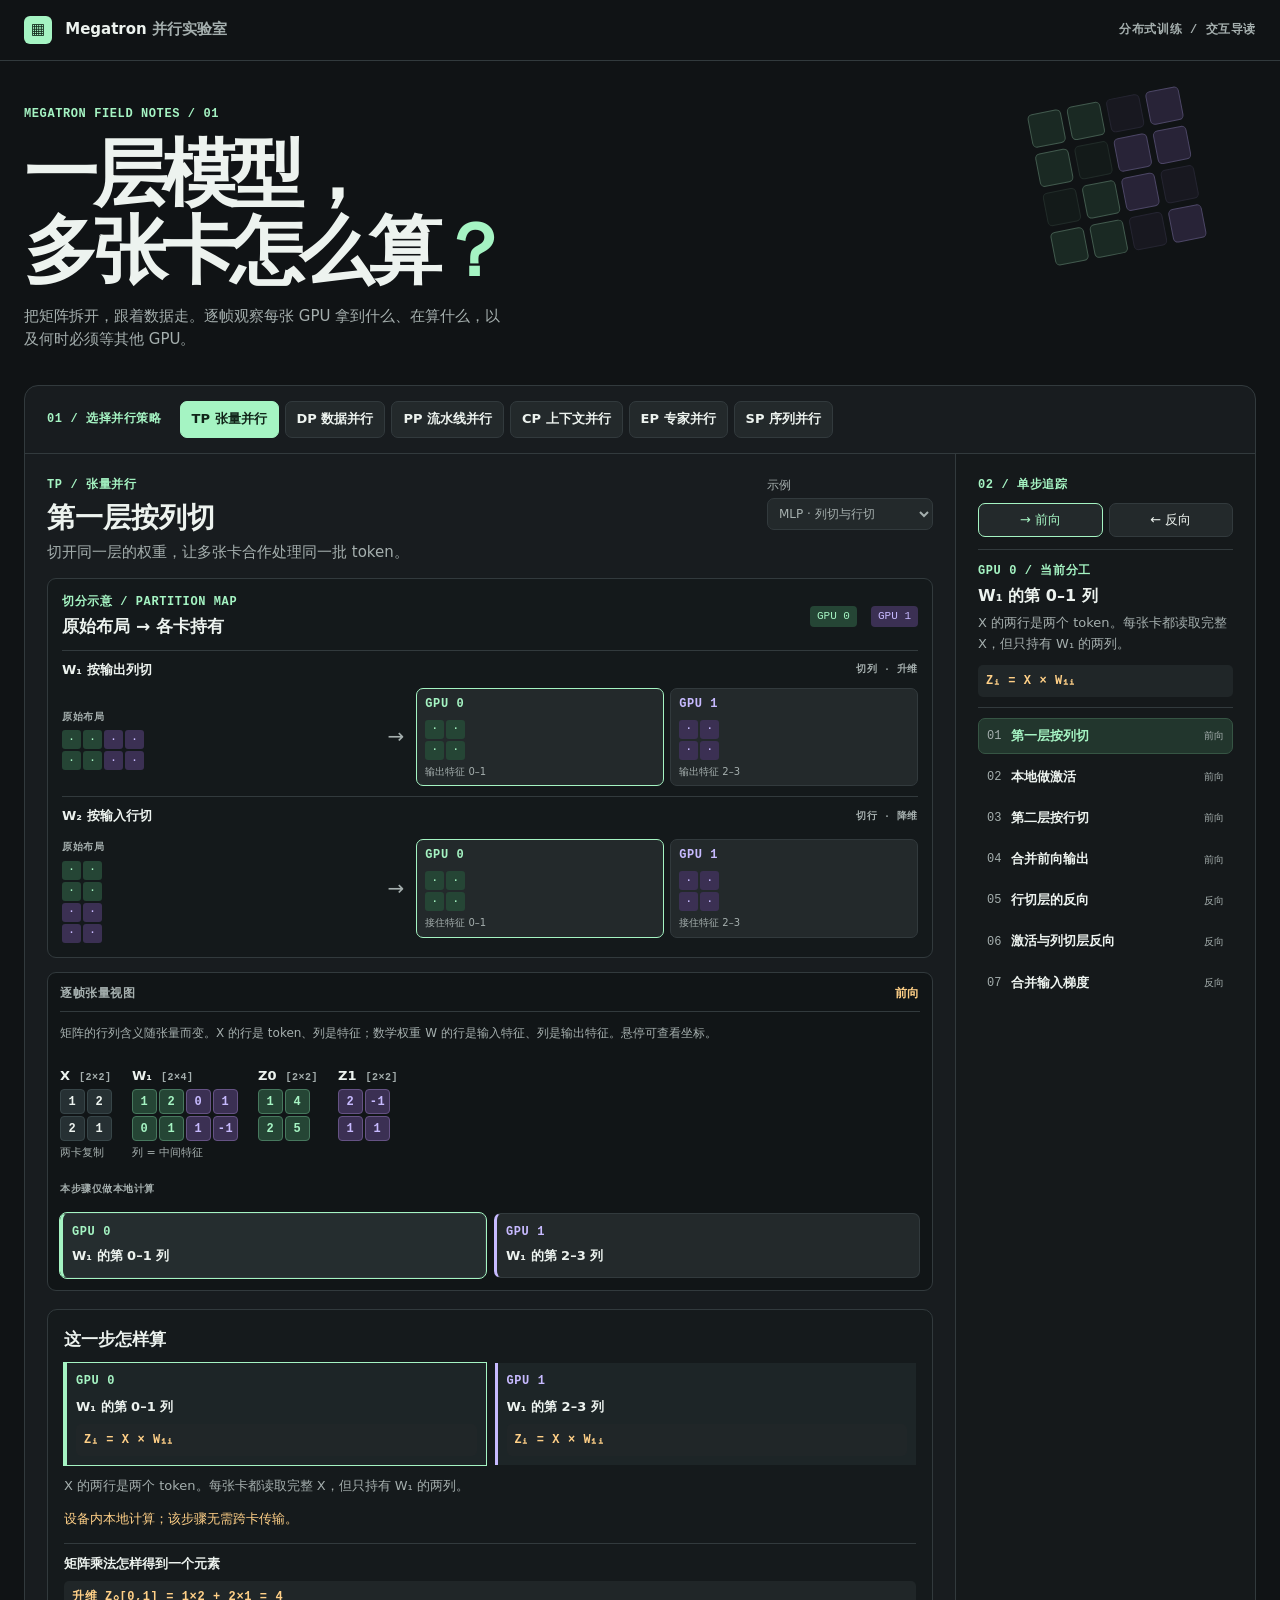
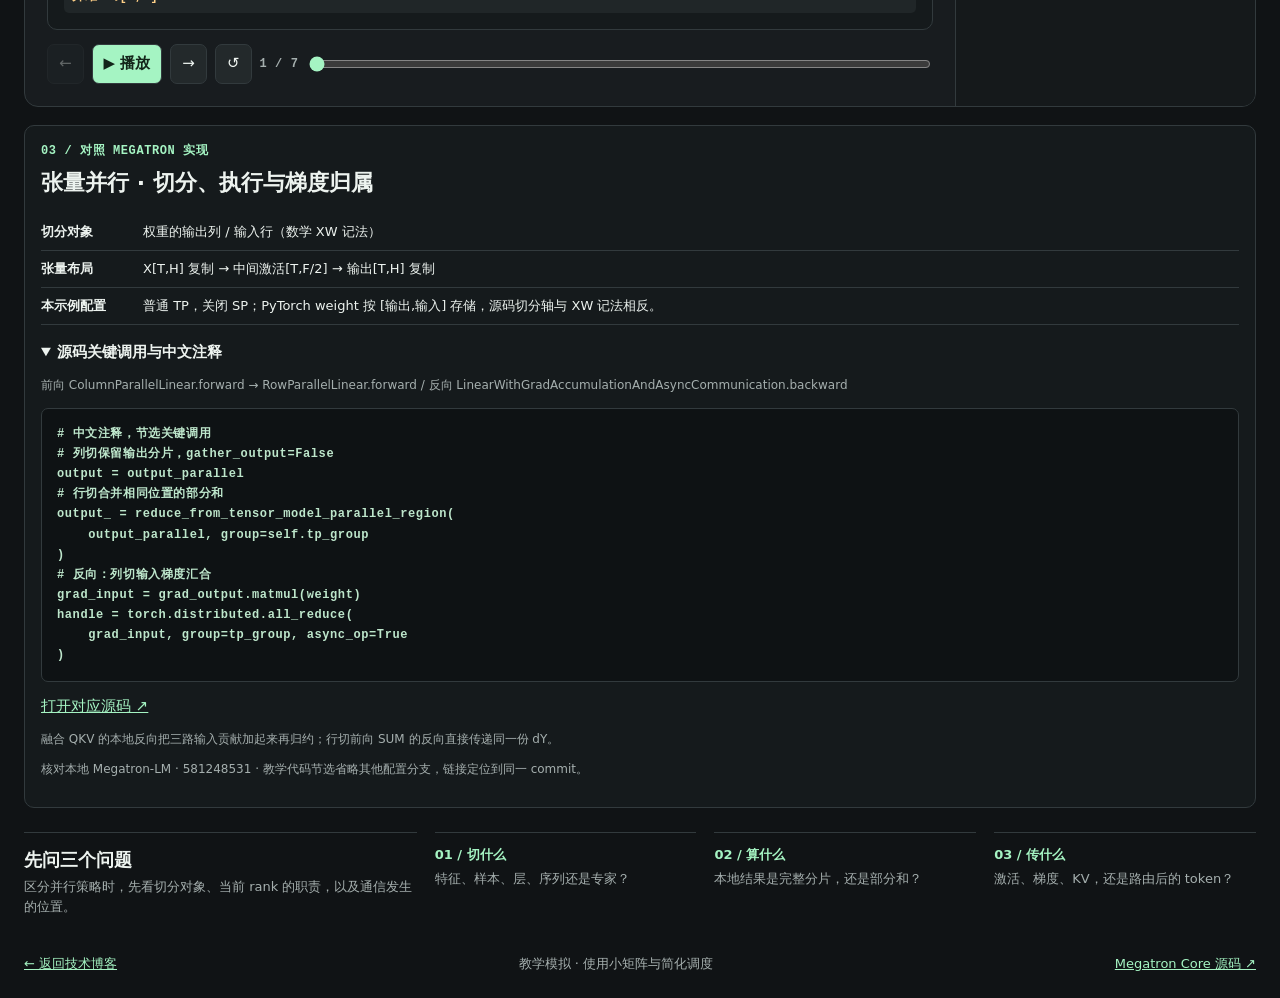
==== megatron-parallel-lab/index.html @ 7a26d820 "Add interactive Megatron parallelism lab" ====
<!doctype html>
<html lang="zh-CN">
<meta charset="utf-8">
<meta name="viewport" content="width=device-width,initial-scale=1">
<meta name="description" content="逐帧观察 Megatron 训练中的矩阵分片、GPU 分工和集合通信。">
<title>Megatron 并行实验室</title>
<link rel="stylesheet" href="style.css">
<link rel="stylesheet" href="partitions.css">
<link rel="stylesheet" href="implementation.css">
<body>
<header class="top"><div class="brand"><span class="logo">▦</span> Megatron <span class="light">并行实验室</span></div><span class="top-label">分布式训练 / 交互导读</span></header>
<main>
<section class="intro"><div class="eyebrow">MEGATRON FIELD NOTES <span> / </span> 01</div><h1>一层模型，<br>多张卡怎么算<span class="question">？</span></h1><p>把矩阵拆开，跟着数据走。逐帧观察每张 GPU 拿到什么、在算什么，以及何时必须等其他 GPU。</p><div class="intro-grid" aria-hidden="true"><i></i><i></i><i></i><i></i><i></i><i></i><i></i><i></i><i></i><i></i><i></i><i></i><i></i><i></i><i></i><i></i></div></section>
<section class="lab" aria-label="并行模拟器">
<div class="lab-top"><span class="eyebrow">01 / 选择并行策略</span><nav id="modes" aria-label="并行策略"></nav></div>
<div class="workspace">
<div class="stage">
<div class="stage-head"><div><div class="eyebrow" id="tag"></div><h2 id="name"></h2><p id="overview"></p></div><label class="case-label" id="caseLabel" for="cases">示例<select id="cases"></select></label></div>
<section class="split-panel" aria-labelledby="split-title">
<div class="split-head"><div><div class="eyebrow">切分示意 / PARTITION MAP</div><h3 id="split-title">原始布局 → 各卡持有</h3></div><div class="split-key"><span class="key0">GPU 0</span><span class="key1">GPU 1</span></div></div>
<div id="splits"></div>
</section>
<div class="canvas"><div class="canvas-head"><span>逐帧张量视图</span><span id="phase"></span></div><p class="axis-guide">矩阵的行列含义随张量而变。X 的行是 token、列是特征；数学权重 W 的行是输入特征、列是输出特征。悬停可查看坐标。</p><div id="matrices"></div><div id="wire"></div><div id="cards"></div></div>
<section class="execution" aria-live="polite"><h3>这一步怎样算</h3><div id="execution"></div><div id="scalar"></div><div id="pipeline"></div></section>
<div class="controls"><button id="prev" aria-label="上一步">←</button><button id="play">▶ 播放</button><button id="next" aria-label="下一步">→</button><button id="reset" aria-label="回到起点" title="回到起点">↺</button><span id="counter"></span><input id="seek" type="range" min="0" value="0" aria-label="步骤进度"></div>
</div>
<aside class="side"><div class="eyebrow">02 / 单步追踪</div><div id="phase-nav" role="group" aria-label="跳到计算阶段"><button id="forward">→ 前向</button><button id="backward">← 反向</button></div><div id="inspector" aria-live="polite"></div><div id="steps"></div></aside>
</div>
</section>
<section class="source-panel"><div class="eyebrow">03 / 对照 MEGATRON 实现</div><h2 id="source-title"></h2><div id="contract"></div><details open><summary>源码关键调用与中文注释</summary><p id="source-route"></p><pre><code id="source-code"></code></pre><a id="source-link" target="_blank" rel="noopener">打开对应源码 ↗</a><p id="source-foot"></p></details><p class="source-version">核对本地 Megatron-LM · 581248531 · 教学代码节选省略其他配置分支，链接定位到同一 commit。</p></section>
<section class="legend"><div><h2>先问三个问题</h2><p>区分并行策略时，先看切分对象、当前 rank 的职责，以及通信发生的位置。</p></div><div><b>01 / 切什么</b><p>特征、样本、层、序列还是专家？</p></div><div><b>02 / 算什么</b><p>本地结果是完整分片，还是部分和？</p></div><div><b>03 / 传什么</b><p>激活、梯度、KV，还是路由后的 token？</p></div></section>
<footer><a href="../">← 返回技术博客</a><span>教学模拟 · 使用小矩阵与简化调度</span> <a href="https://github.com/NVIDIA/Megatron-LM/tree/main/megatron/core">Megatron Core 源码 ↗</a></footer>
</main>
<script src="sim.js"></script>
<script src="split-diagrams.js"></script>
<script src="backprop.js"></script>
<script src="implementation.js"></script>
<script src="ui.js"></script>
</body>
</html>
---- megatron-parallel-lab/style.css ----
:root{color-scheme:dark;--bg:#101315;--panel:#181c1f;--edge:#323a3d;--muted:#a5afae;--ink:#edf3ef;--mint:#a5f4c3;--violet:#c7baff;--amber:#ffd087;font:15px/1.55 system-ui,sans-serif}*{box-sizing:border-box}body{margin:0;background:var(--bg);color:var(--ink)}button,select,input{font:inherit}button,select{color:inherit;background:#23292b;border:1px solid var(--edge);border-radius:7px;cursor:pointer}button:hover,select:hover{border-color:var(--mint)}button:focus-visible,select:focus-visible,input:focus-visible,a:focus-visible{outline:2px solid var(--mint);outline-offset:3px}button:disabled{opacity:.35;cursor:default}a{color:var(--mint)}.top{border-bottom:1px solid var(--edge);padding:16px max(24px,calc((100vw - 1330px)/2));display:flex;justify-content:space-between;align-items:center;gap:18px}.brand{font-weight:800;white-space:nowrap}.logo{display:inline-grid;place-items:center;background:var(--mint);color:#102619;width:28px;height:28px;border-radius:6px;margin-right:8px}.light,.top-label,p{color:var(--muted)}.top-label,.eyebrow,.canvas-head,#counter,code,.cell,.gpu-id,.shape{font:600 12px/1.5 ui-monospace,Consolas,monospace;letter-spacing:.05em}.eyebrow{color:var(--mint);text-transform:uppercase}main{max-width:1378px;margin:auto;padding:0 24px}.intro{position:relative;padding:44px 0 34px;overflow:hidden}.intro h1{font-size:clamp(36px,6vw,74px);line-height:1.04;letter-spacing:-.07em;margin:12px 0 16px}.intro p{max-width:480px;margin:0}.question{color:var(--mint)}.intro-grid{position:absolute;right:5%;top:38px;display:grid;grid-template-columns:repeat(4,34px);gap:6px;transform:rotate(-11deg);opacity:.65}.intro-grid i{height:34px;border:1px solid #5d806d;background:#20362b;border-radius:5px}.intro-grid i:nth-child(4n+3),.intro-grid i:nth-child(4n+4){background:#352d4a;border-color:#6d6291}.intro-grid i:nth-child(3n){opacity:.35}.lab{border:1px solid var(--edge);background:var(--panel);border-radius:14px;overflow:hidden}.lab-top{padding:15px 22px;border-bottom:1px solid var(--edge);display:flex;gap:18px;align-items:center;flex-wrap:wrap}nav{display:flex;flex-wrap:wrap;gap:6px}nav button{padding:7px 11px;font-weight:700;font-size:13px}nav button[aria-pressed=true]{background:var(--mint);color:#112419;border-color:var(--mint)}.workspace{display:grid;grid-template-columns:minmax(0,1fr) 300px}.stage,.side{padding:22px}.side{border-left:1px solid var(--edge);background:#15191b}.stage-head{display:flex;justify-content:space-between;align-items:start;gap:12px}.stage-head h2{font-size:28px;margin:2px 0}.stage-head p{margin:2px 0 14px}.case-label{display:grid;color:var(--muted);font-size:12px;gap:4px;min-width:140px}.case-label[hidden]{display:none}select{padding:7px}.canvas{border:1px solid var(--edge);border-radius:9px;background:#111517;padding:12px;min-height:260px}.canvas-head{display:flex;justify-content:space-between;color:var(--muted);border-bottom:1px solid var(--edge);padding-bottom:8px}.canvas-head span:last-child{color:var(--amber)}#matrices{display:flex;gap:13px 20px;flex-wrap:wrap;align-items:start;padding:12px 0 4px}.matrix{display:grid;gap:3px;max-width:100%}.matrix header{display:flex;gap:9px;align-items:baseline;white-space:nowrap}.matrix b{font-size:13px}.shape{color:var(--muted);font-size:10px}.cells{display:grid;gap:2px;width:max-content}.cell{display:grid;place-items:center;min-width:25px;height:25px;padding:0 3px;background:#263033;border:1px solid #374548;border-radius:4px}.cell.c0{background:#254535;color:var(--mint);border-color:#47785e}.cell.c1{background:#3b3053;color:var(--violet);border-color:#655284}.cell.c2{background:#493826;color:var(--amber);border-color:#7c6042}.cell.c3{background:#263f57;color:#a9d5ff;border-color:#496e91}.matrix small{color:var(--muted);font-size:11px}#wire{margin:9px 0;font:600 12px ui-monospace,monospace;color:var(--amber);min-height:30px;display:flex;align-items:center;gap:8px}.signal{background:var(--amber);height:6px;width:6px;border-radius:50%;box-shadow:0 0 10px var(--amber)}.live .signal{animation:pulse .95s infinite alternate}@keyframes pulse{to{opacity:.35;transform:scale(.7)}}#cards{display:grid;grid-template-columns:repeat(auto-fit,minmax(132px,1fr));gap:8px}.gpu{padding:9px;text-align:left;display:grid;gap:3px;border-left:3px solid var(--gpu);min-height:65px}.gpu[aria-pressed=true]{outline:1px solid var(--gpu);background:#252d2f}.gpu-id{color:var(--gpu)}.gpu strong{font-size:13px}.controls{display:flex;align-items:center;gap:8px;margin-top:14px}.controls button{padding:7px 11px;white-space:nowrap}.controls #play{background:var(--mint);color:#13251a;font-weight:750}#counter{color:var(--muted);white-space:nowrap}#seek{accent-color:var(--mint);flex:1;min-width:45px}.step{display:flex;width:100%;gap:10px;align-items:center;text-align:left;padding:7px 8px;margin-top:5px;background:transparent;border-color:transparent;font-size:13px}.step span{color:var(--muted);font:12px ui-monospace,monospace}.step[aria-current=step]{background:#22362d;border-color:#365544;color:var(--mint)}#steps{margin:10px 0 16px}#inspector{border-top:1px solid var(--edge);padding-top:12px}#inspector h3{margin:4px 0;font-size:16px}#inspector p{font-size:13px;margin:5px 0 11px}.formula{display:block;padding:7px 8px;border-radius:5px;background:#202628;color:var(--amber);overflow-wrap:anywhere}.legend{display:grid;grid-template-columns:1.5fr 1fr 1fr 1fr;gap:18px;margin:24px 0}.legend>div{border-top:1px solid var(--edge);padding-top:10px}.legend h2,.legend p{margin:3px 0}.legend h2{font-size:18px}.legend b{font-size:13px;color:var(--mint)}.legend p,footer{font-size:13px}footer{padding:10px 0 24px;color:var(--muted);display:flex;justify-content:space-between;gap:8px}@media(max-width:900px){.workspace{grid-template-columns:1fr}.side{border-left:0;border-top:1px solid var(--edge)}#steps{display:grid;grid-template-columns:repeat(auto-fit,minmax(120px,1fr))}.intro-grid{right:2%;opacity:.3}.legend{grid-template-columns:repeat(2,1fr)}}@media(max-width:520px){main{padding:0 12px}.top{padding:12px}.top-label{display:none}.intro-grid{display:none}.stage,.side,.lab-top{padding:12px}.stage-head{flex-wrap:wrap}.cell{min-width:20px;height:21px;font-size:10px}.controls{gap:4px}.controls button{padding:6px 7px}.canvas{padding:8px}}@media(prefers-reduced-motion:reduce){*{animation:none!important}}
---- megatron-parallel-lab/partitions.css ----
.split-panel {
  background: #14191b;
  border: 1px solid var(--edge);
  border-radius: 9px;
  margin-bottom: 14px;
  padding: 14px;
}
.split-head, .split-example-title, .split-key {
  display: flex;
  align-items: center;
  justify-content: space-between;
  gap: 8px 14px;
  flex-wrap: wrap;
}
.split-head h3 { margin: 2px 0 0; font-size: 17px; }
.split-key { font-size: 11px; font-family: ui-monospace, monospace; }
.split-key span { border-radius: 4px; padding: 2px 7px; }
.key0 { color: var(--mint); background: #254535; }
.key1 { color: var(--violet); background: #3b3053; }
.split-example { border-top: 1px solid var(--edge); padding-top: 9px; margin-top: 10px; }
.split-example-title { font-size: 13px; }
.split-flow { display: grid; grid-template-columns: minmax(0,1fr) auto minmax(0,1.6fr); align-items: center; gap: 12px; margin-top: 8px; }
.split-shards { display: grid; grid-template-columns: repeat(2,minmax(0,1fr)); gap: 6px; }
.split-arrow { color: var(--muted); font-size: 20px; }
.split-device { display: grid; align-content: start; text-align: left; gap: 4px; padding: 6px 8px; }
.split-device.c0 { --device: var(--mint); }
.split-device.c1 { --device: var(--violet); }
.split-device[aria-pressed=true] { border-color: var(--device); }
.split-device .gpu-id { color: var(--device); }
.split-device small { color: var(--muted); font-size: 10px; }
.tile-block { display: grid; gap: 2px; margin-top: 3px; }
.tile-row { display: flex; flex-wrap: wrap; gap: 2px; }
.tile { display: grid; place-items: center; min-width: 19px; min-height: 19px; padding: 0 4px; background: #263033; color: var(--ink); border-radius: 3px; font: 600 10px/1.4 ui-monospace, Consolas, monospace; }
.tile.c0 { color: var(--mint); background: #254535; }
.tile.c1 { color: var(--violet); background: #3b3053; }
#phase-nav { display: grid; grid-template-columns: 1fr 1fr; gap: 6px; margin: 9px 0 12px; }
#phase-nav button { padding: 6px; font-size: 13px; }
#phase-nav button[aria-pressed=true] { color: var(--mint); border-color: var(--mint); }
#phase-nav #backward[aria-pressed=true], #phase[data-phase=反向] { color: var(--violet); border-color: var(--violet); }
.step .step-phase { margin-left: auto; color: var(--muted); white-space: nowrap; font-size: 10px; }
#inspector { border-bottom: 1px solid var(--edge); padding-bottom: 10px; }
@media(max-width:600px) {
  .split-flow { grid-template-columns: minmax(0,1fr); gap: 4px; }
  .split-arrow { transform: rotate(90deg); justify-self: center; line-height: 1; }
  .split-panel { padding: 9px; }
}
---- megatron-parallel-lab/implementation.css ----
.source-panel,.execution {border:1px solid var(--edge);border-radius:10px;padding:16px;margin-top:18px;background:#151a1c}
.source-panel h2{margin:6px 0 14px;font-size:22px}
.source-panel pre{white-space:pre-wrap;overflow-wrap:anywhere;border:1px solid var(--edge);background:#0e1214;padding:15px;border-radius:7px;color:#bde6cb;font-size:13px}
.source-panel summary{cursor:pointer;font-weight:700;margin-top:16px}
.source-panel p,.axis-guide{font-size:12px;color:var(--muted)}
.contract-row{display:grid;grid-template-columns:90px 1fr;gap:12px;padding:8px 0;border-bottom:1px solid var(--edge);font-size:13px}
.execution h3{margin:0 0 10px;font-size:17px}
#execution{display:grid;grid-template-columns:1fr 1fr;gap:9px}
.exec-card{display:grid;gap:7px;border-left:3px solid var(--gpu);padding:9px;background:#1d2527}
.exec-card.selected{outline:1px solid var(--gpu)}
.exec-card strong{font-size:13px}
.exec-detail,.exec-comm{grid-column:1/-1;font-size:13px;margin:2px 0}
.exec-comm{color:var(--amber)}
#scalar{border-top:1px solid var(--edge);margin-top:12px;padding-top:10px;font-size:13px}
#scalar .formula{margin-top:7px}
.timeline{width:100%;margin-top:15px;border-collapse:collapse;font:11px ui-monospace,monospace}
.timeline td,.timeline th{border:1px solid var(--edge);text-align:center;padding:9px 3px}
.timeline .bwd{color:var(--violet)}.timeline .fwd{color:var(--mint)}.timeline .active{background:#35453d;outline:1px solid var(--mint)}
.matrix:focus-within{outline:1px solid var(--mint)}
@media(max-width:550px){#execution{grid-template-columns:1fr}.timeline td,.timeline th{padding:7px 1px;font-size:9px}.contract-row{grid-template-columns:65px 1fr}}
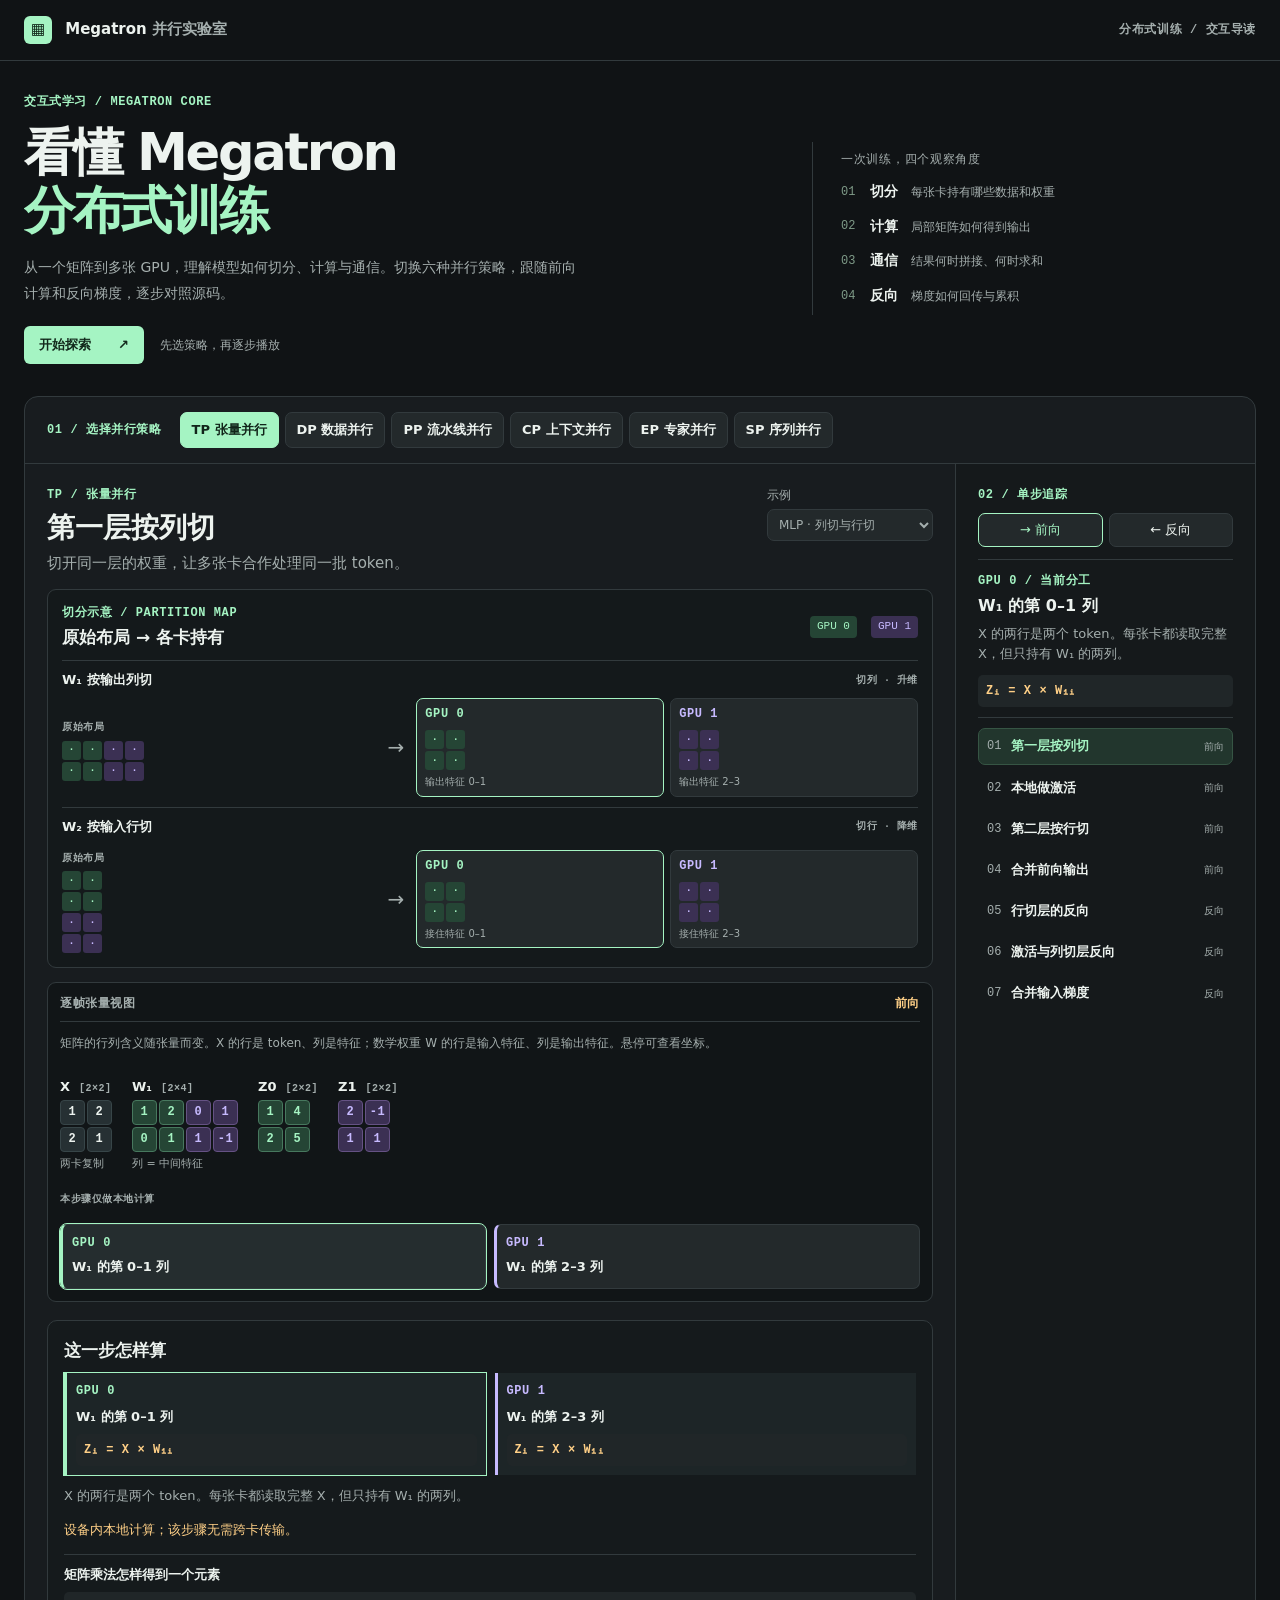
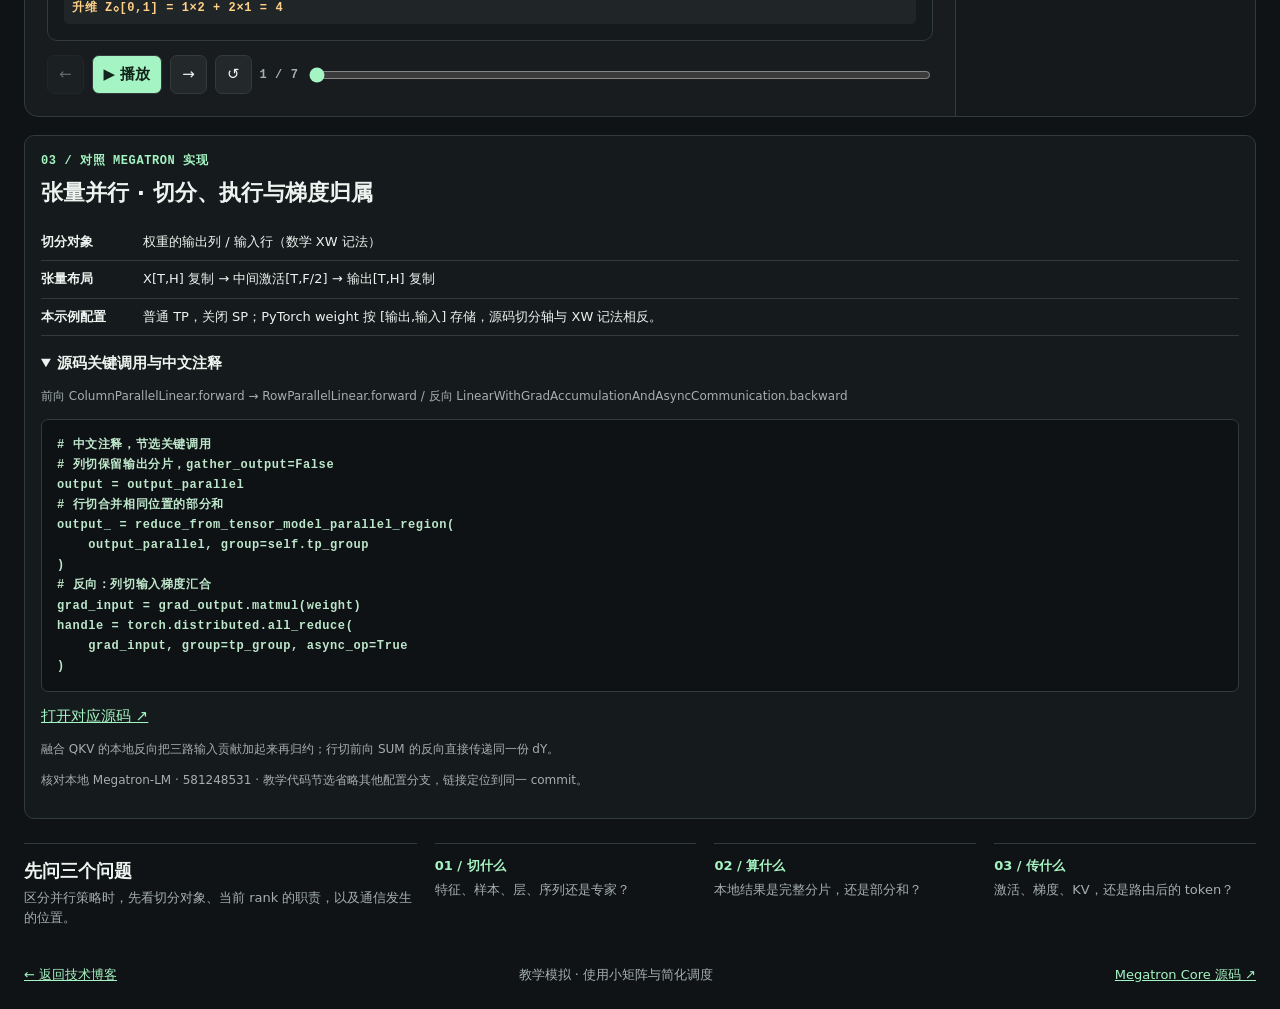
==== commit 9635f7b4: "Refresh Megatron lab introduction and layout" ====
--- a/megatron-parallel-lab/index.html
+++ b/megatron-parallel-lab/index.html
@@ -7,10 +7,27 @@
 <link rel="stylesheet" href="style.css">
 <link rel="stylesheet" href="partitions.css">
 <link rel="stylesheet" href="implementation.css">
+<link rel="stylesheet" href="intro.css">
 <body>
 <header class="top"><div class="brand"><span class="logo">▦</span> Megatron <span class="light">并行实验室</span></div><span class="top-label">分布式训练 / 交互导读</span></header>
 <main>
-<section class="intro"><div class="eyebrow">MEGATRON FIELD NOTES <span> / </span> 01</div><h1>一层模型，<br>多张卡怎么算<span class="question">？</span></h1><p>把矩阵拆开，跟着数据走。逐帧观察每张 GPU 拿到什么、在算什么，以及何时必须等其他 GPU。</p><div class="intro-grid" aria-hidden="true"><i></i><i></i><i></i><i></i><i></i><i></i><i></i><i></i><i></i><i></i><i></i><i></i><i></i><i></i><i></i><i></i></div></section>
+<section class="intro intro-v2">
+  <div class="intro-copy">
+    <div class="eyebrow">交互式学习 / MEGATRON CORE</div>
+    <h1>看懂 Megatron<br><span>分布式训练</span></h1>
+    <p>从一个矩阵到多张 GPU，理解模型如何切分、计算与通信。切换六种并行策略，跟随前向计算和反向梯度，逐步对照源码。</p>
+    <div class="intro-actions"><a class="start-link" href="#modes">开始探索 <span aria-hidden="true">↗</span></a><span class="intro-note">先选策略，再逐步播放</span></div>
+  </div>
+  <div class="learning-map" aria-label="学习路径">
+    <div class="map-caption">一次训练，四个观察角度</div>
+    <ol>
+      <li><span class="map-number">01</span><div><strong>切分</strong><span>每张卡持有哪些数据和权重</span></div></li>
+      <li><span class="map-number">02</span><div><strong>计算</strong><span>局部矩阵如何得到输出</span></div></li>
+      <li><span class="map-number">03</span><div><strong>通信</strong><span>结果何时拼接、何时求和</span></div></li>
+      <li><span class="map-number">04</span><div><strong>反向</strong><span>梯度如何回传与累积</span></div></li>
+    </ol>
+  </div>
+</section>
 <section class="lab" aria-label="并行模拟器">
 <div class="lab-top"><span class="eyebrow">01 / 选择并行策略</span><nav id="modes" aria-label="并行策略"></nav></div>
 <div class="workspace">
--- a/megatron-parallel-lab/intro.css
+++ b/megatron-parallel-lab/intro.css
@@ -0,0 +1,35 @@
+.intro-v2 {
+  display: grid;
+  grid-template-columns: minmax(0, 1.25fr) minmax(280px, .75fr);
+  gap: 48px;
+  align-items: center;
+  padding: 32px 0;
+}
+.intro-v2 h1 {
+  font-size: clamp(32px, 4vw, 54px);
+  line-height: 1.14;
+  letter-spacing: -.045em;
+  margin: 12px 0 14px;
+}
+.intro-v2 h1 span { color: var(--mint); }
+.intro-v2 p { max-width: 560px; font-size: 14px; line-height: 1.9; }
+.intro-actions { display: flex; align-items: center; flex-wrap: wrap; gap: 16px; margin-top: 19px; }
+.start-link { display: flex; gap: 27px; align-items: center; padding: 9px 15px; background: var(--mint); color: #12281b; border-radius: 6px; font-size: 13px; font-weight: 750; text-decoration: none; }
+.start-link:hover { background: #c0ffd9; }
+.intro-note { color: var(--muted); font-size: 12px; }
+.learning-map { border-left: 1px solid var(--edge); padding: 8px 0 8px 28px; }
+.map-caption { font-size: 12px; color: var(--muted); margin-bottom: 12px; letter-spacing: .06em; }
+.learning-map ol { list-style: none; margin: 0; padding: 0; display: grid; gap: 13px; }
+.learning-map li { display: flex; align-items: center; gap: 15px; }
+.map-number { color: #7f9b88; font: 12px ui-monospace, monospace; }
+.learning-map li div { display: flex; align-items: baseline; gap: 13px; flex-wrap: wrap; }
+.learning-map strong { font-size: 14px; font-weight: 650; color: var(--ink); }
+.learning-map li div span { font-size: 12px; color: var(--muted); }
+#modes { scroll-margin-top: 20px; }
+@media (max-width: 760px) {
+  .intro-v2 { grid-template-columns: 1fr; gap: 20px; padding: 25px 0; }
+  .learning-map { border-left: 0; border-top: 1px solid var(--edge); padding: 14px 0 0; }
+  .learning-map ol { grid-template-columns: repeat(2, minmax(0, 1fr)); gap: 15px; }
+  .learning-map li { align-items: start; gap: 8px; }
+  .learning-map li div { display: grid; gap: 1px; }
+}
